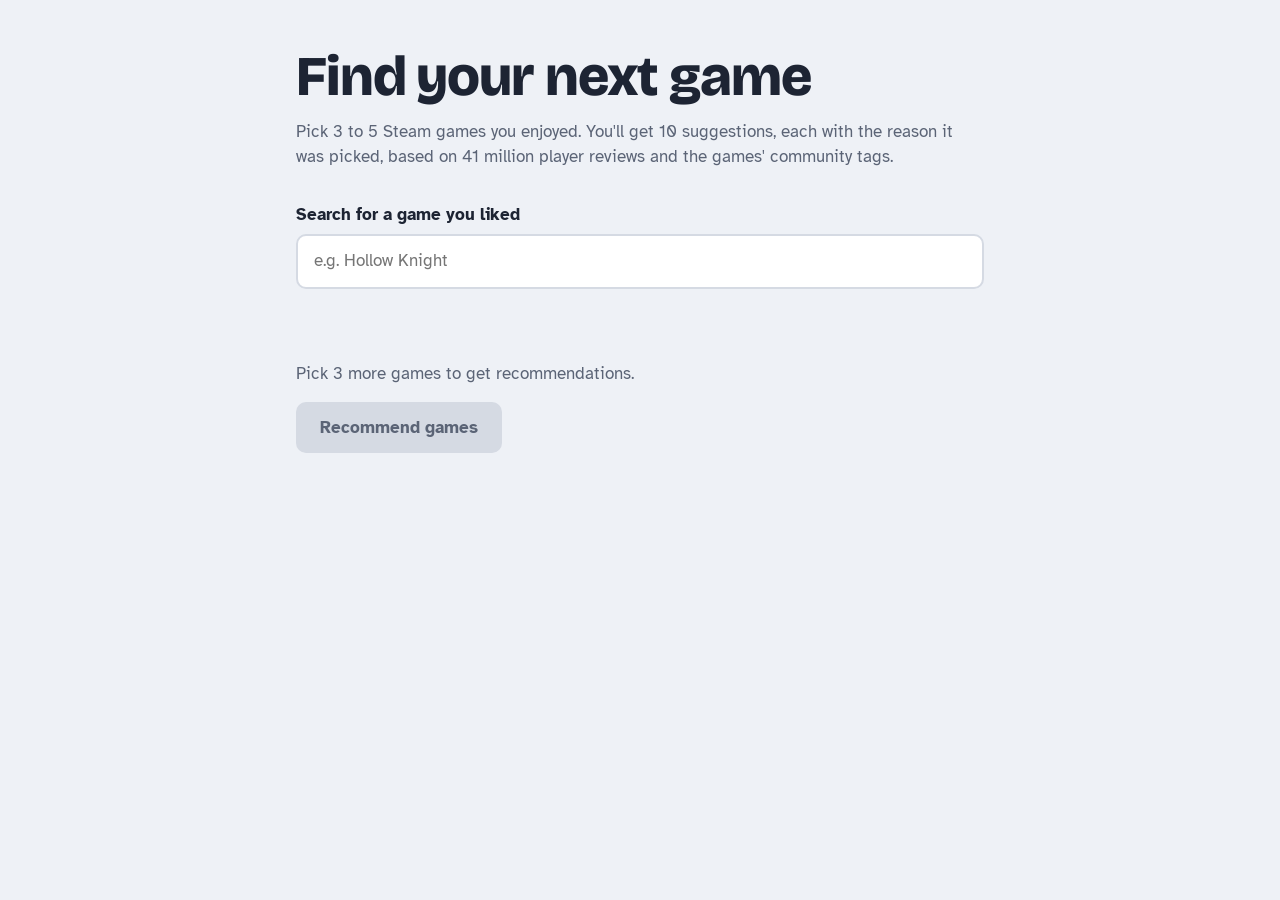
==== src/steam_rec/static/index.html @ 0cfee2fc "Add web page: search, pick 3-5 games, see 10 picks with reasons static/index.html (plain HTML/CSS/JS" ====
<!doctype html>
<!--
  The recommender's web page (decision D31). Served by api.py at "/".
  Search for 3-5 games you liked, then ask for recommendations. Each seed game gets its own
  colour, and every recommendation shows a dot in the colour of the seed that led to it.
  Plain HTML, CSS and JavaScript: no build step, no framework.
-->
<html lang="en">
<head>
  <meta charset="utf-8">
  <meta name="viewport" content="width=device-width, initial-scale=1">
  <title>Steam game recommender</title>
  <link rel="preconnect" href="https://fonts.googleapis.com">
  <link rel="preconnect" href="https://fonts.gstatic.com" crossorigin>
  <link href="https://fonts.googleapis.com/css2?family=Atkinson+Hyperlegible:wght@400;700&family=Bricolage+Grotesque:opsz,wght@12..96,600;12..96,800&display=swap" rel="stylesheet">
  <style>
    :root {
      --background: #EEF1F6;
      --surface: #FFFFFF;
      --ink: #1D2433;
      --muted: #5B6476;
      --line: #D5DAE3;
      --link: #3949AB;
      --error: #B3261E;
      /* One colour per seed game, in the order they're picked. */
      --seed-1: #2a78d6;
      --seed-2: #eb6834;
      --seed-3: #1baf7a;
      --seed-4: #eda100;
      --seed-5: #e87ba4;
    }

    * { box-sizing: border-box; }

    body {
      margin: 0;
      background: var(--background);
      color: var(--ink);
      font-family: "Atkinson Hyperlegible", system-ui, sans-serif;
      font-size: 1.0625rem;
      line-height: 1.5;
    }

    main {
      max-width: 720px;
      margin: 0 auto;
      padding: 3rem 1rem 4rem;
    }

    h1 {
      font-family: "Bricolage Grotesque", system-ui, sans-serif;
      font-weight: 800;
      font-size: clamp(2.25rem, 7vw, 3.5rem);
      line-height: 1.05;
      letter-spacing: -0.02em;
      margin: 0 0 0.75rem;
    }

    h2 {
      font-family: "Bricolage Grotesque", system-ui, sans-serif;
      font-weight: 600;
      font-size: 1.5rem;
      margin: 2.5rem 0 1rem;
    }

    .intro { color: var(--muted); margin: 0 0 2rem; max-width: 60ch; }

    label { display: block; font-weight: 700; margin-bottom: 0.4rem; }

    .search { position: relative; }

    input[type="search"] {
      width: 100%;
      padding: 0.8rem 1rem;
      font: inherit;
      color: var(--ink);
      background: var(--surface);
      border: 2px solid var(--line);
      border-radius: 10px;
    }

    input[type="search"]:focus { outline: none; border-color: var(--link); }

    .matches {
      list-style: none;
      margin: 0.25rem 0 0;
      padding: 0.25rem;
      background: var(--surface);
      border: 1px solid var(--line);
      border-radius: 10px;
      position: absolute;
      left: 0;
      right: 0;
      z-index: 1;
    }

    .matches:empty { display: none; }

    .matches button {
      width: 100%;
      text-align: left;
      padding: 0.55rem 0.75rem;
      font: inherit;
      color: var(--ink);
      background: none;
      border: 0;
      border-radius: 6px;
      cursor: pointer;
    }

    .matches button:hover, .matches button:focus-visible { background: var(--background); outline: none; }

    .year { color: var(--muted); }

    .seeds {
      display: flex;
      flex-wrap: wrap;
      gap: 0.5rem;
      list-style: none;
      margin: 1rem 0;
      padding: 0;
      min-height: 2.5rem;
    }

    .seed {
      display: flex;
      align-items: center;
      gap: 0.5rem;
      padding: 0.35rem 0.4rem 0.35rem 0.75rem;
      background: var(--surface);
      border: 1px solid var(--line);
      border-radius: 999px;
    }

    .dot {
      flex: none;
      width: 0.75rem;
      height: 0.75rem;
      border-radius: 50%;
      background: var(--dot-colour);
    }

    .remove {
      font: inherit;
      line-height: 1;
      width: 1.75rem;
      height: 1.75rem;
      color: var(--muted);
      background: none;
      border: 0;
      border-radius: 50%;
      cursor: pointer;
    }

    .remove:hover { background: var(--background); color: var(--ink); }

    .hint { color: var(--muted); margin: 0 0 1rem; }

    .go {
      font: inherit;
      font-weight: 700;
      padding: 0.8rem 1.5rem;
      color: #FFFFFF;
      background: var(--ink);
      border: 0;
      border-radius: 10px;
      cursor: pointer;
    }

    .go:disabled { background: var(--line); color: var(--muted); cursor: not-allowed; }

    button:focus-visible, a:focus-visible { outline: 3px solid var(--link); outline-offset: 2px; }

    .error { color: var(--error); font-weight: 700; }

    .results { padding-left: 1.75rem; margin: 0; }

    .results li { padding: 0.9rem 0; border-bottom: 1px solid var(--line); }

    .results li::marker { font-family: "Bricolage Grotesque", system-ui, sans-serif; font-weight: 600; color: var(--muted); }

    .results a { color: var(--ink); font-weight: 700; text-decoration-color: var(--line); text-underline-offset: 3px; }

    .results a:hover { color: var(--link); text-decoration-color: var(--link); }

    .details { color: var(--muted); }

    .reason { display: flex; align-items: baseline; gap: 0.5rem; margin-top: 0.2rem; }

    .reason .dot { transform: translateY(0.05rem); }
  </style>
</head>
<body>
  <main>
    <h1>Find your next game</h1>
    <p class="intro">
      Pick 3 to 5 Steam games you enjoyed. You'll get 10 suggestions, each with the reason it was picked,
      based on 41 million player reviews and the games' community tags.
    </p>

    <div class="search">
      <label for="query">Search for a game you liked</label>
      <input id="query" type="search" placeholder="e.g. Hollow Knight" autocomplete="off">
      <ul id="matches" class="matches" aria-label="Matching games"></ul>
    </div>

    <ul id="seeds" class="seeds" aria-label="Games you picked"></ul>
    <p id="hint" class="hint"></p>
    <button id="go" class="go" disabled>Recommend games</button>

    <p id="error" class="error" role="alert"></p>

    <section id="results-section" hidden>
      <h2>You might like</h2>
      <ol id="results" class="results"></ol>
    </section>
  </main>

  <script>
    const MIN_GAMES = 3;
    const MAX_GAMES = 5;
    const SEED_COLOURS = ["--seed-1", "--seed-2", "--seed-3", "--seed-4", "--seed-5"];

    // The games picked so far: [{app_id, title, release_year, colour}, ...]
    let seeds = [];
    let searchTimer = null;

    const queryInput = document.getElementById("query");
    const matchesList = document.getElementById("matches");
    const seedsList = document.getElementById("seeds");
    const hint = document.getElementById("hint");
    const goButton = document.getElementById("go");
    const errorText = document.getElementById("error");
    const resultsSection = document.getElementById("results-section");
    const resultsList = document.getElementById("results");

    // Build an element with optional class and text. textContent (not innerHTML) so game titles
    // can never be interpreted as HTML.
    function element(tag, className, text) {
      const node = document.createElement(tag);
      if (className) node.className = className;
      if (text !== undefined) node.textContent = text;
      return node;
    }

    function colourDot(colourVariable) {
      const dot = element("span", "dot");
      dot.style.setProperty("--dot-colour", `var(${colourVariable})`);
      return dot;
    }

    // The first colour not used by a current seed, so removing a game frees its colour.
    function nextFreeColour() {
      const used = seeds.map((seed) => seed.colour);
      return SEED_COLOURS.find((colour) => !used.includes(colour));
    }

    function renderSeeds() {
      seedsList.replaceChildren();
      for (const seed of seeds) {
        const chip = element("li", "seed");
        chip.append(colourDot(seed.colour), element("span", null, seed.title));
        const remove = element("button", "remove", "×");
        remove.setAttribute("aria-label", `Remove ${seed.title}`);
        remove.addEventListener("click", () => {
          seeds = seeds.filter((other) => other.app_id !== seed.app_id);
          renderSeeds();
        });
        chip.append(remove);
        seedsList.append(chip);
      }

      const missing = MIN_GAMES - seeds.length;
      if (missing > 0) {
        hint.textContent = `Pick ${missing} more game${missing === 1 ? "" : "s"} to get recommendations.`;
      } else if (seeds.length === MAX_GAMES) {
        hint.textContent = "That's the maximum of 5 games.";
      } else {
        hint.textContent = "You can add up to 5 games.";
      }
      goButton.disabled = seeds.length < MIN_GAMES;
      queryInput.disabled = seeds.length >= MAX_GAMES;
    }

    function addSeed(game) {
      if (seeds.length >= MAX_GAMES) return;
      if (seeds.some((seed) => seed.app_id === game.app_id)) return;
      seeds.push({ ...game, colour: nextFreeColour() });
      queryInput.value = "";
      matchesList.replaceChildren();
      renderSeeds();
      queryInput.focus();
    }

    async function searchGames(query) {
      const response = await fetch(`/search?q=${encodeURIComponent(query)}&limit=8`);
      if (!response.ok) return;
      const games = await response.json();

      matchesList.replaceChildren();
      for (const game of games) {
        const option = element("button");
        option.type = "button";
        option.append(element("span", null, `${game.title} `), element("span", "year", `(${game.release_year})`));
        option.addEventListener("click", () => addSeed(game));
        const item = element("li");
        item.append(option);
        matchesList.append(item);
      }
    }

    // Wait until typing pauses for 250 ms before searching, instead of one request per key press.
    queryInput.addEventListener("input", () => {
      clearTimeout(searchTimer);
      const query = queryInput.value.trim();
      if (query.length < 2) {
        matchesList.replaceChildren();
        return;
      }
      searchTimer = setTimeout(() => searchGames(query), 250);
    });

    function renderResults(recommendations) {
      resultsList.replaceChildren();
      for (const rec of recommendations) {
        const item = element("li");

        const link = element("a", null, rec.title);
        link.href = `https://store.steampowered.com/app/${rec.app_id}`;
        link.target = "_blank";
        link.rel = "noopener";
        const price = rec.price === 0 ? "Free" : `$${rec.price.toFixed(2)}`;
        item.append(link, element("span", "details", `, ${rec.release_year}, ${price}`));

        // The dot takes the colour of the seed game this recommendation came from.
        const seed = seeds.find((s) => s.app_id === rec.reason.seed_app_id);
        const reason = element("div", "reason");
        reason.append(colourDot(seed ? seed.colour : "--muted"), element("span", null, rec.reason.text));
        item.append(reason);

        resultsList.append(item);
      }
      resultsSection.hidden = false;
    }

    goButton.addEventListener("click", async () => {
      errorText.textContent = "";
      goButton.disabled = true;
      goButton.textContent = "Finding games…";
      try {
        const response = await fetch("/recommend", {
          method: "POST",
          headers: { "Content-Type": "application/json" },
          body: JSON.stringify({ app_ids: seeds.map((seed) => seed.app_id) }),
        });
        const body = await response.json();
        if (!response.ok) {
          errorText.textContent = `Couldn't get recommendations: ${JSON.stringify(body.detail)}`;
          return;
        }
        if (body.recommendations.length === 0) {
          errorText.textContent = "No recommendations for these games. Try adding a more popular game.";
          return;
        }
        renderResults(body.recommendations);
      } catch (error) {
        errorText.textContent = "The server didn't respond. Check that it's running and try again.";
      } finally {
        goButton.textContent = "Recommend games";
        goButton.disabled = seeds.length < MIN_GAMES;
      }
    });

    renderSeeds();
  </script>
</body>
</html>
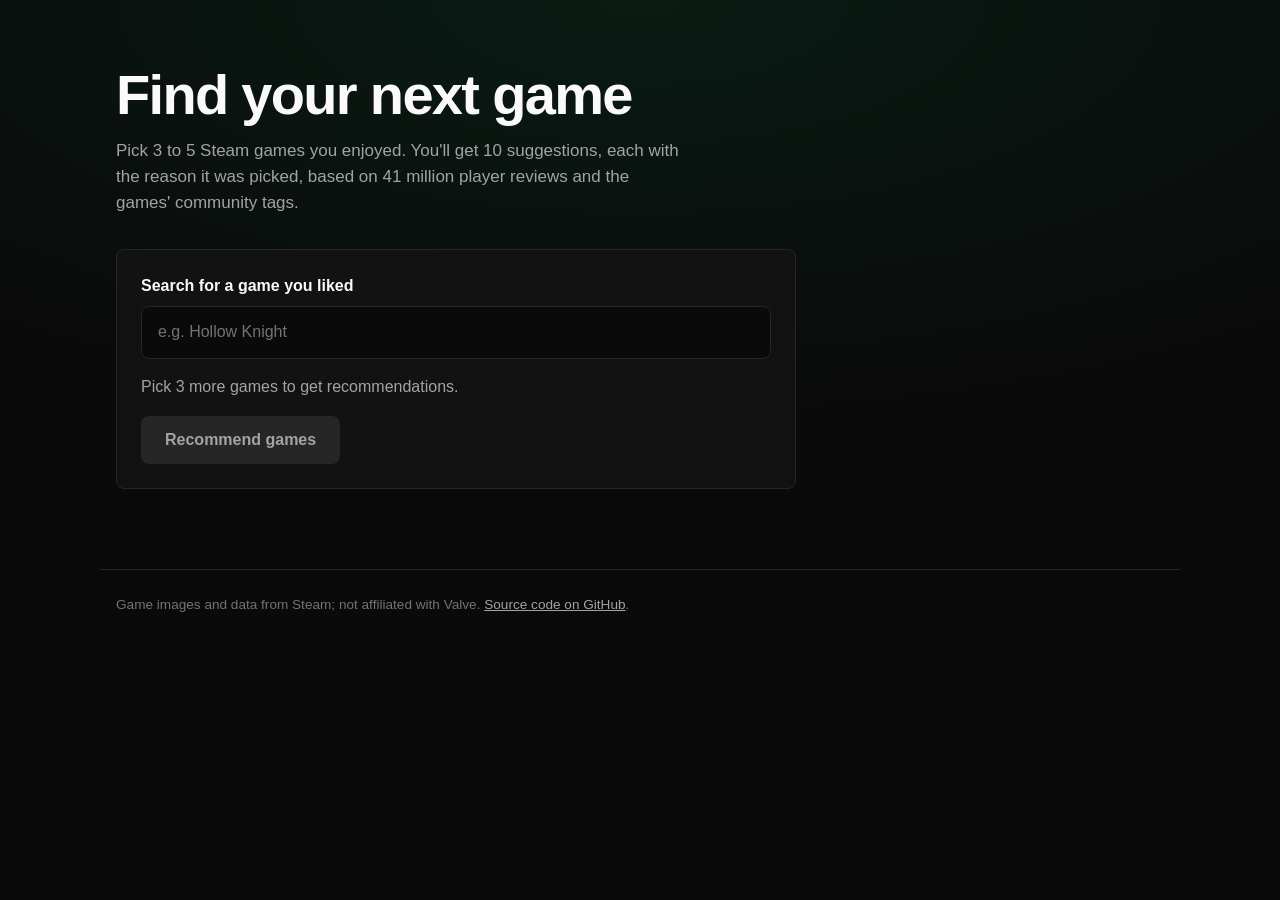
==== commit 5e2b6e59: "Redesign web page (TensorTonic-style dark theme, game images) and add per-retriever rows recommend()" ====
--- a/src/steam_rec/static/index.html
+++ b/src/steam_rec/static/index.html
@@ -1,71 +1,96 @@
 <!doctype html>
 <!--
-  The recommender's web page (decision D31). Served by api.py at "/".
-  Search for 3-5 games you liked, then ask for recommendations. Each seed game gets its own
-  colour, and every recommendation shows a dot in the colour of the seed that led to it.
-  Plain HTML, CSS and JavaScript: no build step, no framework.
+  The recommender's web page (decisions D31, D37, D38). Served by api.py at "/".
+  Search for 3-5 games you liked, then ask for recommendations. The page shows the top 10, then a row
+  of 5 from each retriever on its own: similar tags (content) and players also liked (co-occurrence).
+  Each seed game gets its own colour, and every recommendation shows a dot in the colour of the seed
+  that led to it. Game images are loaded straight from Steam's image server by app_id; if a game has
+  no image, a plain placeholder is shown instead.
+  Dark theme modelled on TensorTonic's dark mode. Plain HTML, CSS and JavaScript: no build step, no framework.
 -->
 <html lang="en">
 <head>
   <meta charset="utf-8">
   <meta name="viewport" content="width=device-width, initial-scale=1">
   <title>Steam game recommender</title>
-  <link rel="preconnect" href="https://fonts.googleapis.com">
-  <link rel="preconnect" href="https://fonts.gstatic.com" crossorigin>
-  <link href="https://fonts.googleapis.com/css2?family=Atkinson+Hyperlegible:wght@400;700&family=Bricolage+Grotesque:opsz,wght@12..96,600;12..96,800&display=swap" rel="stylesheet">
   <style>
     :root {
-      --background: #EEF1F6;
-      --surface: #FFFFFF;
-      --ink: #1D2433;
-      --muted: #5B6476;
-      --line: #D5DAE3;
-      --link: #3949AB;
-      --error: #B3261E;
-      /* One colour per seed game, in the order they're picked. */
-      --seed-1: #2a78d6;
-      --seed-2: #eb6834;
-      --seed-3: #1baf7a;
-      --seed-4: #eda100;
-      --seed-5: #e87ba4;
+      /* TensorTonic dark mode: near-black, neutral greys, one pistachio-green accent. */
+      --background: #0A0A0A;
+      --surface: #121212;
+      --surface-raised: #1A1A1A;
+      --line: #262626;
+      --ink: #FAFAFA;
+      --muted: #A3A3A3;
+      --accent: #93C572;
+      --accent-hover: #A8D38C;
+      --accent-ink: #000000;
+      --accent-soft: #1E2819;
+      --accent-line: #3F4E34;
+      --error: #F87171;
+      /* One colour per seed game, in the order they're picked (TensorTonic's dark diagram colours). */
+      --seed-1: #9CCBF5;
+      --seed-2: #FCD34D;
+      --seed-3: #C9B8F7;
+      --seed-4: #F9A8BA;
+      --seed-5: #7DE0E0;
+      --sans: -apple-system, BlinkMacSystemFont, "Segoe UI", Roboto, "Helvetica Neue", sans-serif;
+      --mono: ui-monospace, SFMono-Regular, Menlo, Consolas, "Liberation Mono", monospace;
+      --radius: 8px;
+      color-scheme: dark;
     }
 
     * { box-sizing: border-box; }
 
     body {
       margin: 0;
-      background: var(--background);
       color: var(--ink);
-      font-family: "Atkinson Hyperlegible", system-ui, sans-serif;
-      font-size: 1.0625rem;
-      line-height: 1.5;
-    }
+      /* A very faint green glow at the top of the page, over the near-black. */
+      background:
+        radial-gradient(ellipse 80% 420px at 50% 0, rgba(0, 255, 148, 0.07), transparent),
+        var(--background);
+      background-repeat: no-repeat;
+      font-family: var(--sans);
+      font-size: 1rem;
+      line-height: 1.55;
+    }
+
+    ::selection { background: rgba(0, 255, 148, 0.3); }
 
     main {
-      max-width: 720px;
+      max-width: 1080px;
       margin: 0 auto;
-      padding: 3rem 1rem 4rem;
+      padding: 4rem 1rem 3rem;
     }
 
     h1 {
-      font-family: "Bricolage Grotesque", system-ui, sans-serif;
-      font-weight: 800;
-      font-size: clamp(2.25rem, 7vw, 3.5rem);
-      line-height: 1.05;
-      letter-spacing: -0.02em;
+      font-weight: 700;
+      font-size: clamp(2.25rem, 6vw, 3.5rem);
+      line-height: 1.1;
+      letter-spacing: -0.03em;
       margin: 0 0 0.75rem;
     }
 
     h2 {
-      font-family: "Bricolage Grotesque", system-ui, sans-serif;
-      font-weight: 600;
-      font-size: 1.5rem;
-      margin: 2.5rem 0 1rem;
-    }
-
-    .intro { color: var(--muted); margin: 0 0 2rem; max-width: 60ch; }
-
-    label { display: block; font-weight: 700; margin-bottom: 0.4rem; }
+      font-weight: 650;
+      font-size: 1.4rem;
+      letter-spacing: -0.01em;
+      margin: 0;
+    }
+
+    .intro { color: var(--muted); margin: 0 0 2rem; max-width: 60ch; font-size: 1.0625rem; }
+
+    /* ---------- Picker: search, chosen games, button ---------- */
+
+    .picker {
+      max-width: 680px;
+      padding: 1.5rem;
+      background: var(--surface);
+      border: 1px solid var(--line);
+      border-radius: var(--radius);
+    }
+
+    label { display: block; font-weight: 600; margin-bottom: 0.5rem; }
 
     .search { position: relative; }
 
@@ -74,32 +99,40 @@
       padding: 0.8rem 1rem;
       font: inherit;
       color: var(--ink);
-      background: var(--surface);
-      border: 2px solid var(--line);
-      border-radius: 10px;
-    }
-
-    input[type="search"]:focus { outline: none; border-color: var(--link); }
+      background: var(--background);
+      border: 1px solid var(--line);
+      border-radius: var(--radius);
+    }
+
+    input[type="search"]::placeholder { color: #737373; }
+
+    input[type="search"]:focus { outline: none; border-color: var(--accent); box-shadow: 0 0 0 3px var(--accent-soft); }
+
+    input[type="search"]:disabled { opacity: 0.5; }
 
     .matches {
       list-style: none;
-      margin: 0.25rem 0 0;
-      padding: 0.25rem;
-      background: var(--surface);
+      margin: 0.35rem 0 0;
+      padding: 0.35rem;
+      background: var(--surface-raised);
       border: 1px solid var(--line);
-      border-radius: 10px;
+      border-radius: var(--radius);
+      box-shadow: 0 16px 40px rgba(0, 0, 0, 0.6);
       position: absolute;
       left: 0;
       right: 0;
-      z-index: 1;
+      z-index: 2;
     }
 
     .matches:empty { display: none; }
 
     .matches button {
+      display: flex;
+      align-items: center;
+      gap: 0.75rem;
       width: 100%;
       text-align: left;
-      padding: 0.55rem 0.75rem;
+      padding: 0.4rem 0.5rem;
       font: inherit;
       color: var(--ink);
       background: none;
@@ -108,34 +141,47 @@
       cursor: pointer;
     }
 
-    .matches button:hover, .matches button:focus-visible { background: var(--background); outline: none; }
-
-    .year { color: var(--muted); }
+    .matches button:hover, .matches button:focus-visible { background: var(--line); outline: none; }
+
+    /* Steam's small capsule images are 120 x 45. */
+    .thumb {
+      flex: none;
+      width: 80px;
+      aspect-ratio: 120 / 45;
+      object-fit: cover;
+      border-radius: 4px;
+      background: var(--line);
+    }
+
+    .year { color: var(--muted); font-family: var(--mono); font-size: 0.85rem; }
 
     .seeds {
       display: flex;
       flex-wrap: wrap;
       gap: 0.5rem;
       list-style: none;
-      margin: 1rem 0;
+      margin: 1.25rem 0 0.75rem;
       padding: 0;
-      min-height: 2.5rem;
-    }
+    }
+
+    .seeds:empty { display: none; }
 
     .seed {
       display: flex;
       align-items: center;
-      gap: 0.5rem;
-      padding: 0.35rem 0.4rem 0.35rem 0.75rem;
-      background: var(--surface);
+      gap: 0.6rem;
+      padding: 0.3rem;
+      background: var(--surface-raised);
       border: 1px solid var(--line);
-      border-radius: 999px;
-    }
+      border-radius: var(--radius);
+    }
+
+    .seed .thumb { width: 64px; }
 
     .dot {
       flex: none;
-      width: 0.75rem;
-      height: 0.75rem;
+      width: 0.7rem;
+      height: 0.7rem;
       border-radius: 50%;
       background: var(--dot-colour);
     }
@@ -152,42 +198,135 @@
       cursor: pointer;
     }
 
-    .remove:hover { background: var(--background); color: var(--ink); }
-
-    .hint { color: var(--muted); margin: 0 0 1rem; }
+    .remove:hover { background: var(--line); color: var(--ink); }
+
+    .hint { color: var(--muted); margin: 1rem 0; }
 
     .go {
       font: inherit;
-      font-weight: 700;
-      padding: 0.8rem 1.5rem;
-      color: #FFFFFF;
-      background: var(--ink);
+      font-weight: 600;
+      padding: 0.75rem 1.5rem;
+      color: var(--accent-ink);
+      background: var(--accent);
       border: 0;
-      border-radius: 10px;
+      border-radius: var(--radius);
       cursor: pointer;
     }
 
+    .go:hover { background: var(--accent-hover); }
+
     .go:disabled { background: var(--line); color: var(--muted); cursor: not-allowed; }
 
-    button:focus-visible, a:focus-visible { outline: 3px solid var(--link); outline-offset: 2px; }
-
-    .error { color: var(--error); font-weight: 700; }
-
-    .results { padding-left: 1.75rem; margin: 0; }
-
-    .results li { padding: 0.9rem 0; border-bottom: 1px solid var(--line); }
-
-    .results li::marker { font-family: "Bricolage Grotesque", system-ui, sans-serif; font-weight: 600; color: var(--muted); }
-
-    .results a { color: var(--ink); font-weight: 700; text-decoration-color: var(--line); text-underline-offset: 3px; }
-
-    .results a:hover { color: var(--link); text-decoration-color: var(--link); }
-
-    .details { color: var(--muted); }
-
-    .reason { display: flex; align-items: baseline; gap: 0.5rem; margin-top: 0.2rem; }
+    button:focus-visible, a:focus-visible { outline: 2px solid var(--accent); outline-offset: 2px; }
+
+    .error { color: var(--error); font-weight: 600; }
+
+    .error:empty { display: none; }
+
+    /* ---------- Results ---------- */
+
+    .result-block { margin-top: 3.5rem; }
+
+    .block-head { margin-bottom: 1.25rem; }
+
+    .block-note { color: var(--muted); margin: 0.25rem 0 0; }
+
+    .results {
+      list-style: none;
+      margin: 0;
+      padding: 0;
+      display: grid;
+      gap: 1rem;
+    }
+
+    /* The top 10: as many columns of 260px+ as fit (3 on a laptop, 1 on a phone). */
+    .results.top { grid-template-columns: repeat(auto-fill, minmax(260px, 1fr)); }
+
+    /* The rows of 5: narrower cards, so all 5 fit side by side on a laptop. */
+    .results.row { grid-template-columns: repeat(auto-fill, minmax(170px, 1fr)); }
+
+    .card {
+      display: flex;
+      flex-direction: column;
+      background: var(--surface);
+      border: 1px solid var(--line);
+      border-radius: var(--radius);
+      overflow: hidden;
+    }
+
+    .card:hover { border-color: var(--accent-line); }
+
+    /* Steam's header images are 460 x 215. */
+    .cover {
+      display: block;
+      width: 100%;
+      aspect-ratio: 460 / 215;
+      object-fit: cover;
+      background: var(--surface-raised);
+    }
+
+    /* Shown when Steam has no image for the game. */
+    .no-image {
+      display: flex;
+      align-items: center;
+      justify-content: center;
+      color: var(--muted);
+      font-size: 0.85rem;
+    }
+
+    .card-body { padding: 0.85rem 1rem 1rem; display: flex; flex-direction: column; gap: 0.3rem; }
+
+    .card-title { display: flex; gap: 0.5rem; align-items: baseline; margin: 0; font-size: 1rem; line-height: 1.35; }
+
+    .rank { flex: none; font-family: var(--mono); font-size: 0.85rem; color: var(--accent); }
+
+    .card-title a { color: var(--ink); font-weight: 600; text-decoration: none; }
+
+    .card-title a:hover { text-decoration: underline; text-underline-offset: 3px; }
+
+    .details { color: var(--muted); font-family: var(--mono); font-size: 0.8rem; margin: 0; }
+
+    .reason { display: flex; align-items: baseline; gap: 0.5rem; margin: 0.2rem 0 0; font-size: 0.9rem; color: #D4D4D4; }
 
     .reason .dot { transform: translateY(0.05rem); }
+
+    /* Smaller text in the rows of 5. */
+    .row .card-body { padding: 0.7rem 0.8rem 0.85rem; }
+
+    .row .card-title { font-size: 0.92rem; }
+
+    .row .reason { font-size: 0.82rem; }
+
+    /* The top pick spans the full row, image beside the text, with a green-tinted border. */
+    .card.featured { grid-column: 1 / -1; border-color: var(--accent-line); background: linear-gradient(90deg, var(--surface), var(--accent-soft)); }
+
+    .featured .card-body { justify-content: center; padding: 1.5rem 1.75rem; gap: 0.5rem; }
+
+    .featured .card-title { font-size: 1.6rem; letter-spacing: -0.02em; }
+
+    .featured .rank { font-size: 1rem; }
+
+    .featured .details { font-size: 0.9rem; }
+
+    .featured .reason { font-size: 1rem; }
+
+    @media (min-width: 720px) {
+      .card.featured { flex-direction: row; }
+      .featured .cover { width: 52%; flex: none; }
+    }
+
+    footer {
+      max-width: 1080px;
+      margin: 2rem auto 0;
+      padding: 1.5rem 1rem 2.5rem;
+      color: #737373;
+      font-size: 0.85rem;
+      border-top: 1px solid var(--line);
+    }
+
+    footer a { color: var(--muted); }
+
+    footer a:hover { color: var(--ink); }
   </style>
 </head>
 <body>
@@ -198,28 +337,53 @@
       based on 41 million player reviews and the games' community tags.
     </p>
 
-    <div class="search">
-      <label for="query">Search for a game you liked</label>
-      <input id="query" type="search" placeholder="e.g. Hollow Knight" autocomplete="off">
-      <ul id="matches" class="matches" aria-label="Matching games"></ul>
-    </div>
-
-    <ul id="seeds" class="seeds" aria-label="Games you picked"></ul>
-    <p id="hint" class="hint"></p>
-    <button id="go" class="go" disabled>Recommend games</button>
-
-    <p id="error" class="error" role="alert"></p>
-
-    <section id="results-section" hidden>
-      <h2>You might like</h2>
-      <ol id="results" class="results"></ol>
+    <section class="picker" aria-label="Pick your games">
+      <div class="search">
+        <label for="query">Search for a game you liked</label>
+        <input id="query" type="search" placeholder="e.g. Hollow Knight" autocomplete="off">
+        <ul id="matches" class="matches" aria-label="Matching games"></ul>
+      </div>
+
+      <ul id="seeds" class="seeds" aria-label="Games you picked"></ul>
+      <p id="hint" class="hint"></p>
+      <button id="go" class="go" disabled>Recommend games</button>
+      <p id="error" class="error" role="alert"></p>
+    </section>
+
+    <section id="top-section" class="result-block" hidden>
+      <div class="block-head">
+        <h2>Top picks for you</h2>
+      </div>
+      <ol id="top-list" class="results top"></ol>
+    </section>
+
+    <section id="similar-section" class="result-block" hidden>
+      <div class="block-head">
+        <h2>Similar games</h2>
+        <p class="block-note">They share community tags with the games you picked.</p>
+      </div>
+      <ul id="similar-list" class="results row"></ul>
+    </section>
+
+    <section id="also-liked-section" class="result-block" hidden>
+      <div class="block-head">
+        <h2>Players also liked</h2>
+        <p class="block-note">Liked by players who liked the same games as you.</p>
+      </div>
+      <ul id="also-liked-list" class="results row"></ul>
     </section>
   </main>
+
+  <footer>
+    Game images and data from Steam; not affiliated with Valve.
+    <a href="https://github.com/An1sh-R/Hybrid-Steam-Recommender-System">Source code on GitHub</a>.
+  </footer>
 
   <script>
     const MIN_GAMES = 3;
     const MAX_GAMES = 5;
     const SEED_COLOURS = ["--seed-1", "--seed-2", "--seed-3", "--seed-4", "--seed-5"];
+    const STEAM_IMAGES = "https://cdn.akamai.steamstatic.com/steam/apps";
 
     // The games picked so far: [{app_id, title, release_year, colour}, ...]
     let seeds = [];
@@ -231,8 +395,12 @@
     const hint = document.getElementById("hint");
     const goButton = document.getElementById("go");
     const errorText = document.getElementById("error");
-    const resultsSection = document.getElementById("results-section");
-    const resultsList = document.getElementById("results");
+    const topSection = document.getElementById("top-section");
+    const topList = document.getElementById("top-list");
+    const similarSection = document.getElementById("similar-section");
+    const similarList = document.getElementById("similar-list");
+    const alsoLikedSection = document.getElementById("also-liked-section");
+    const alsoLikedList = document.getElementById("also-liked-list");
 
     // Build an element with optional class and text. textContent (not innerHTML) so game titles
     // can never be interpreted as HTML.
@@ -249,6 +417,20 @@
       return dot;
     }
 
+    // A game's picture from Steam's image server. `file` is "header.jpg" (460 x 215) or
+    // "capsule_sm_120.jpg" (120 x 45). If Steam has no image, swap in a plain placeholder box.
+    function gameImage(appId, file, className) {
+      const image = element("img", className);
+      image.src = `${STEAM_IMAGES}/${appId}/${file}`;
+      image.alt = "";  // decorative: the title is always shown next to it
+      image.loading = "lazy";
+      image.addEventListener("error", () => {
+        const placeholder = element("div", `${className} no-image`, className === "cover" ? "No image" : "");
+        image.replaceWith(placeholder);
+      }, { once: true });
+      return image;
+    }
+
     // The first colour not used by a current seed, so removing a game frees its colour.
     function nextFreeColour() {
       const used = seeds.map((seed) => seed.colour);
@@ -259,6 +441,7 @@
       seedsList.replaceChildren();
       for (const seed of seeds) {
         const chip = element("li", "seed");
+        chip.append(gameImage(seed.app_id, "capsule_sm_120.jpg", "thumb"));
         chip.append(colourDot(seed.colour), element("span", null, seed.title));
         const remove = element("button", "remove", "×");
         remove.setAttribute("aria-label", `Remove ${seed.title}`);
@@ -301,7 +484,9 @@
       for (const game of games) {
         const option = element("button");
         option.type = "button";
-        option.append(element("span", null, `${game.title} `), element("span", "year", `(${game.release_year})`));
+        const text = element("span");
+        text.append(element("span", null, `${game.title} `), element("span", "year", game.release_year));
+        option.append(gameImage(game.app_id, "capsule_sm_120.jpg", "thumb"), text);
         option.addEventListener("click", () => addSeed(game));
         const item = element("li");
         item.append(option);
@@ -320,27 +505,57 @@
       searchTimer = setTimeout(() => searchGames(query), 250);
     });
 
-    function renderResults(recommendations) {
-      resultsList.replaceChildren();
+    // One recommendation card: image, title (linking to the Steam page), year and price, reason.
+    // `rank` is the position in the top 10; the rows of 5 pass null and show no number.
+    function recommendationCard(rec, rank) {
+      const card = element("li", "card");
+      card.append(gameImage(rec.app_id, "header.jpg", "cover"));
+
+      const body = element("div", "card-body");
+
+      const title = element("h3", "card-title");
+      if (rank !== null) {
+        title.append(element("span", "rank", String(rank).padStart(2, "0")));
+      }
+      const link = element("a", null, rec.title);
+      link.href = `https://store.steampowered.com/app/${rec.app_id}`;
+      link.target = "_blank";
+      link.rel = "noopener";
+      title.append(link);
+      body.append(title);
+
+      const price = rec.price === 0 ? "Free" : `$${rec.price.toFixed(2)}`;
+      body.append(element("p", "details", `${rec.release_year}, ${price}`));
+
+      // The dot takes the colour of the seed game this recommendation came from.
+      const seed = seeds.find((s) => s.app_id === rec.reason.seed_app_id);
+      const reason = element("p", "reason");
+      reason.append(colourDot(seed ? seed.colour : "--muted"), element("span", null, rec.reason.text));
+      body.append(reason);
+
+      card.append(body);
+      return card;
+    }
+
+    function renderTop(recommendations) {
+      topList.replaceChildren();
+      for (let index = 0; index < recommendations.length; index++) {
+        const card = recommendationCard(recommendations[index], index + 1);
+        if (index === 0) {
+          card.classList.add("featured");
+        }
+        topList.append(card);
+      }
+      topSection.hidden = false;
+    }
+
+    // One row of 5 from a single retriever; the whole section stays hidden if the row is empty.
+    function renderRow(section, list, recommendations) {
+      list.replaceChildren();
       for (const rec of recommendations) {
-        const item = element("li");
-
-        const link = element("a", null, rec.title);
-        link.href = `https://store.steampowered.com/app/${rec.app_id}`;
-        link.target = "_blank";
-        link.rel = "noopener";
-        const price = rec.price === 0 ? "Free" : `$${rec.price.toFixed(2)}`;
-        item.append(link, element("span", "details", `, ${rec.release_year}, ${price}`));
-
-        // The dot takes the colour of the seed game this recommendation came from.
-        const seed = seeds.find((s) => s.app_id === rec.reason.seed_app_id);
-        const reason = element("div", "reason");
-        reason.append(colourDot(seed ? seed.colour : "--muted"), element("span", null, rec.reason.text));
-        item.append(reason);
-
-        resultsList.append(item);
-      }
-      resultsSection.hidden = false;
+        list.append(recommendationCard(rec, null));
+      }
+      section.hidden = recommendations.length === 0;
     }
 
     goButton.addEventListener("click", async () => {
@@ -362,7 +577,13 @@
           errorText.textContent = "No recommendations for these games. Try adding a more popular game.";
           return;
         }
-        renderResults(body.recommendations);
+        renderTop(body.recommendations);
+        renderRow(similarSection, similarList, body.similar_tags);
+        renderRow(alsoLikedSection, alsoLikedList, body.players_also_liked);
+
+        // Scroll down to the results; jump instead of gliding if the person asked for less motion.
+        const reduceMotion = window.matchMedia("(prefers-reduced-motion: reduce)").matches;
+        topSection.scrollIntoView({ behavior: reduceMotion ? "auto" : "smooth", block: "start" });
       } catch (error) {
         errorText.textContent = "The server didn't respond. Check that it's running and try again.";
       } finally {
